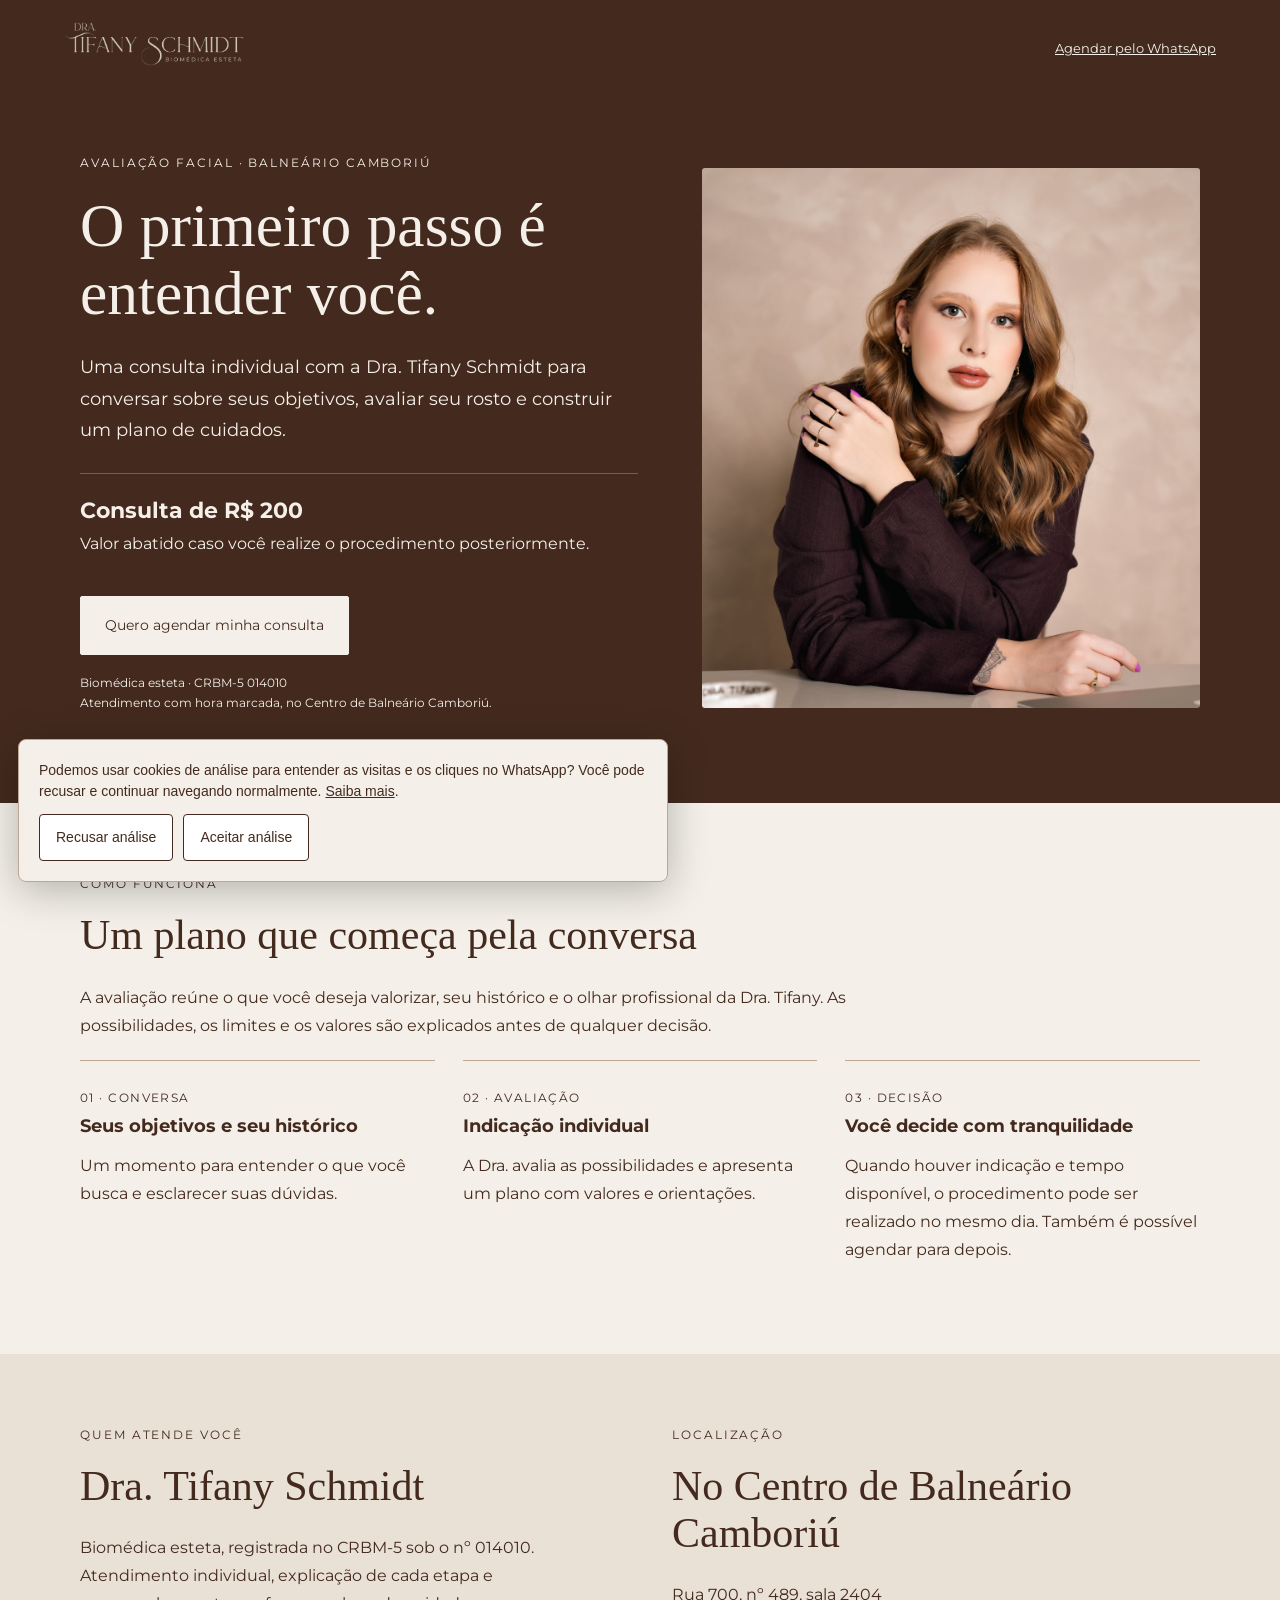
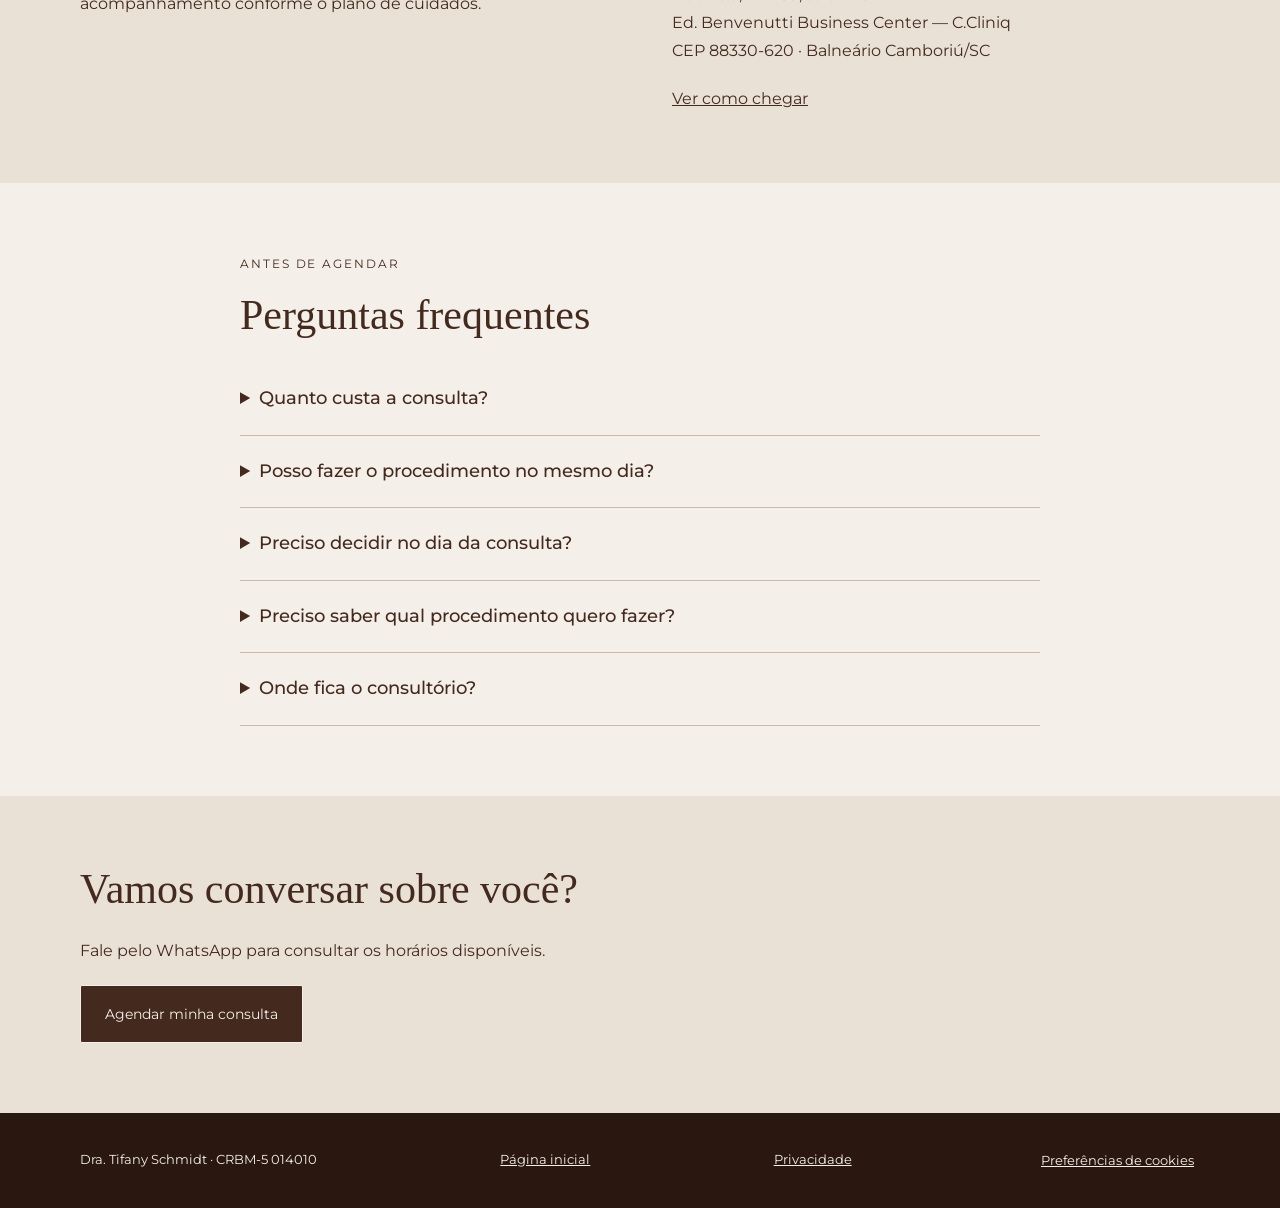
==== avaliacao-facial-balneario-camboriu/index.html @ f4522b38 "feat: preparar site e páginas para captação de pacientes" ====
<!doctype html>
<html lang="pt-BR"><head><meta charset="utf-8"><meta name="viewport" content="width=device-width,initial-scale=1">
<title>Avaliação facial em Balneário Camboriú | Dra. Tifany Schmidt</title>
<meta name="description" content="Uma consulta individual com a Dra. Tifany Schmidt para conversar sobre seus objetivos, avaliar seu rosto e construir um plano de cuidados. Consulta de R$ 200, com abatimento no procedimento posterior.">
<link rel="canonical" href="https://dratifanyschmidt.com.br/avaliacao-facial-balneario-camboriu/"><link rel="icon" href="/assets/favicon.png">
<meta property="og:title" content="Avaliação facial em Balneário Camboriú | Dra. Tifany Schmidt"><meta property="og:description" content="Avaliação individual, com hora marcada, no Centro de Balneário Camboriú.">
<meta property="og:url" content="https://dratifanyschmidt.com.br/avaliacao-facial-balneario-camboriu/"><meta property="og:type" content="website"><meta property="og:image" content="https://dratifanyschmidt.com.br/assets/og-image.jpg">
<link rel="stylesheet" href="/assets/landing.css"><script src="/assets/measurement.js" defer></script>
<script type="application/ld+json">{"@context": "https://schema.org", "@type": "FAQPage", "mainEntity": [{"@type": "Question", "name": "Quanto custa a consulta?", "acceptedAnswer": {"@type": "Answer", "text": "A consulta custa R$ 200. Esse valor é abatido caso você realize o procedimento posteriormente. O valor do procedimento é informado após a avaliação individual."}}, {"@type": "Question", "name": "Posso fazer o procedimento no mesmo dia?", "acceptedAnswer": {"@type": "Answer", "text": "Existe essa possibilidade, conforme indicação após a avaliação, disponibilidade de horário e sua decisão. Avise no agendamento se tiver interesse, para organizarmos o tempo necessário."}}, {"@type": "Question", "name": "Preciso decidir no dia da consulta?", "acceptedAnswer": {"@type": "Answer", "text": "Não. Você pode tirar suas dúvidas e decidir com calma. Não é necessário realizar o procedimento no mesmo dia para ter o valor da consulta abatido posteriormente."}}, {"@type": "Question", "name": "Preciso saber qual procedimento quero fazer?", "acceptedAnswer": {"@type": "Answer", "text": "Não. Você pode trazer suas dúvidas e o que gostaria de valorizar. A consulta serve justamente para entender quais opções fazem sentido para o seu caso."}}, {"@type": "Question", "name": "Onde fica o consultório?", "acceptedAnswer": {"@type": "Answer", "text": "Rua 700, nº 489, sala 2404, Ed. Benvenutti Business Center — C.Cliniq, Centro, Balneário Camboriú/SC. CEP 88330-620. Atendimento com hora marcada."}}]}</script></head><body>
<header><a href="/" aria-label="Dra. Tifany Schmidt — página inicial"><img src="/assets/logo-lettering-creme.png" alt="Dra. Tifany Schmidt"></a><a class="header-cta" href="https://wa.me/5547997722437?text=Oi%20Dra.%20Tifany%21%20Gostaria%20de%20agendar%20uma%20avalia%C3%A7%C3%A3o%20facial.%20Vi%20que%20a%20consulta%20custa%20R%24%20200%2C%20com%20valor%20abatido%20no%20procedimento%20posterior." target="_blank" rel="noopener">Agendar pelo WhatsApp</a></header>
<main><section class="hero"><div class="wrap hero-grid"><div class="hero-copy"><p class="eyebrow">Avaliação facial · Balneário Camboriú</p><h1>O primeiro passo é entender você.</h1><p class="lead">Uma consulta individual com a Dra. Tifany Schmidt para conversar sobre seus objetivos, avaliar seu rosto e construir um plano de cuidados.</p>
<p class="offer"><strong>Consulta de R$ 200</strong><br>Valor abatido caso você realize o procedimento posteriormente.</p><a class="cta hero-cta" href="https://wa.me/5547997722437?text=Oi%20Dra.%20Tifany%21%20Gostaria%20de%20agendar%20uma%20avalia%C3%A7%C3%A3o%20facial.%20Vi%20que%20a%20consulta%20custa%20R%24%20200%2C%20com%20valor%20abatido%20no%20procedimento%20posterior." target="_blank" rel="noopener">Quero agendar minha consulta</a><p class="note">Biomédica esteta · CRBM-5 014010<br>Atendimento com hora marcada, no Centro de Balneário Camboriú.</p></div>
<figure style="margin:0"><img class="hero-photo" src="/assets/foto-hero.jpg" alt="Retrato da Dra. Tifany Schmidt" width="800" height="1067"></figure></div></section>
<section class="section"><div class="wrap"><p class="eyebrow">Como funciona</p><h2>Um plano que começa pela conversa</h2><p style="max-width:800px">A avaliação reúne o que você deseja valorizar, seu histórico e o olhar profissional da Dra. Tifany. As possibilidades, os limites e os valores são explicados antes de qualquer decisão.</p><div class="cards">
<article class="card"><span>01 · CONVERSA</span><h3>Seus objetivos e seu histórico</h3><p>Um momento para entender o que você busca e esclarecer suas dúvidas.</p></article>
<article class="card"><span>02 · AVALIAÇÃO</span><h3>Indicação individual</h3><p>A Dra. avalia as possibilidades e apresenta um plano com valores e orientações.</p></article>
<article class="card"><span>03 · DECISÃO</span><h3>Você decide com tranquilidade</h3><p>Quando houver indicação e tempo disponível, o procedimento pode ser realizado no mesmo dia. Também é possível agendar para depois.</p></article></div></div></section>
<section class="section soft"><div class="wrap split"><div><p class="eyebrow">Quem atende você</p><h2>Dra. Tifany Schmidt</h2><p>Biomédica esteta, registrada no CRBM-5 sob o nº 014010. Atendimento individual, explicação de cada etapa e acompanhamento conforme o plano de cuidados.</p></div><div><p class="eyebrow">Localização</p><h2>No Centro de Balneário Camboriú</h2><p>Rua 700, nº 489, sala 2404<br>Ed. Benvenutti Business Center — C.Cliniq<br>CEP 88330-620 · Balneário Camboriú/SC</p><a href="https://www.google.com/maps/search/?api=1&amp;query=Rua%20700%20489%20Balneario%20Camboriu" target="_blank" rel="noopener">Ver como chegar</a></div></div></section>
<section class="section"><div class="wrap faq"><p class="eyebrow">Antes de agendar</p><h2>Perguntas frequentes</h2><details><summary>Quanto custa a consulta?</summary><p>A consulta custa R$ 200. Esse valor é abatido caso você realize o procedimento posteriormente. O valor do procedimento é informado após a avaliação individual.</p></details>
<details><summary>Posso fazer o procedimento no mesmo dia?</summary><p>Existe essa possibilidade, conforme indicação após a avaliação, disponibilidade de horário e sua decisão. Avise no agendamento se tiver interesse, para organizarmos o tempo necessário.</p></details>
<details><summary>Preciso decidir no dia da consulta?</summary><p>Não. Você pode tirar suas dúvidas e decidir com calma. Não é necessário realizar o procedimento no mesmo dia para ter o valor da consulta abatido posteriormente.</p></details>
<details><summary>Preciso saber qual procedimento quero fazer?</summary><p>Não. Você pode trazer suas dúvidas e o que gostaria de valorizar. A consulta serve justamente para entender quais opções fazem sentido para o seu caso.</p></details>
<details><summary>Onde fica o consultório?</summary><p>Rua 700, nº 489, sala 2404, Ed. Benvenutti Business Center — C.Cliniq, Centro, Balneário Camboriú/SC. CEP 88330-620. Atendimento com hora marcada.</p></details></div></section>
<section class="section soft"><div class="wrap"><h2>Vamos conversar sobre você?</h2><p>Fale pelo WhatsApp para consultar os horários disponíveis.</p><a class="cta dark pre-cta-btn" href="https://wa.me/5547997722437?text=Oi%20Dra.%20Tifany%21%20Gostaria%20de%20agendar%20uma%20avalia%C3%A7%C3%A3o%20facial.%20Vi%20que%20a%20consulta%20custa%20R%24%20200%2C%20com%20valor%20abatido%20no%20procedimento%20posterior." target="_blank" rel="noopener">Agendar minha consulta</a></div></section></main>
<footer><div class="wrap"><span>Dra. Tifany Schmidt · CRBM-5 014010</span><a href="/">Página inicial</a><a href="/privacidade.html">Privacidade</a><button type="button" data-cookie-settings>Preferências de cookies</button></div></footer>
<a class="mobile-cta" href="https://wa.me/5547997722437?text=Oi%20Dra.%20Tifany%21%20Gostaria%20de%20agendar%20uma%20avalia%C3%A7%C3%A3o%20facial.%20Vi%20que%20a%20consulta%20custa%20R%24%20200%2C%20com%20valor%20abatido%20no%20procedimento%20posterior." target="_blank" rel="noopener">Consultar horários no WhatsApp</a></body></html>
---- assets/landing.css ----
@font-face{font-family:Montserrat;src:url('/assets/fonts/montserrat-latin.woff2') format('woff2');font-display:swap}
*{box-sizing:border-box}html{scroll-behavior:smooth}body{margin:0;background:#f4f0e9;color:#442a1e;font:16px/1.75 Montserrat,Arial,sans-serif}a{color:inherit}header{display:flex;align-items:center;justify-content:space-between;gap:20px;padding:22px max(5vw,20px);background:#442a1e;color:#f4f0e9}header img{width:180px;height:auto}header a:last-child{font-size:13px}.wrap{width:min(1120px,90%);margin:auto}.hero{background:#442a1e;color:#f4f0e9;padding:55px 0 70px}.hero-grid{display:grid;grid-template-columns:1.12fr 1fr;gap:64px;align-items:center}.hero-photo{width:100%;height:540px;object-fit:cover;border-radius:3px}.eyebrow{text-transform:uppercase;letter-spacing:.16em;font-size:12px;margin:0 0 18px}h1,h2{font-family:Georgia,serif;font-weight:400;line-height:1.12}h1{font-size:clamp(38px,4.8vw,64px);margin:0 0 24px}h2{font-size:clamp(30px,3.5vw,42px);margin:0 0 24px}h3{font-size:18px;margin:0 0 10px}p{margin:0 0 20px}.lead{font-size:18px}.offer{padding:18px 0;border-top:1px solid #f4f0e944;margin-top:26px}.offer strong{font-size:22px}.cta{display:inline-block;text-decoration:none;background:#f4f0e9;color:#442a1e;padding:16px 24px;font-size:14px;border:1px solid #f4f0e9;border-radius:2px}.cta.dark{background:#442a1e;color:#f4f0e9}.note{font-size:12px;line-height:1.7;margin-top:18px}.section{padding:70px 0}.cards{display:grid;grid-template-columns:repeat(3,1fr);gap:28px}.card{border-top:1px solid #bea995;padding-top:22px}.card span{font-size:12px;letter-spacing:.12em}.soft{background:#e9e0d6}.split{display:grid;grid-template-columns:1fr 1fr;gap:64px}.faq{max-width:800px}details{border-bottom:1px solid #c8b8aa;padding:20px 0}summary{cursor:pointer;font-size:18px;font-weight:500}details p{margin:16px 0 0}footer{background:#2a1710;color:#f4f0e9;padding:35px 0;font-size:13px}footer .wrap{display:flex;gap:22px;flex-wrap:wrap;justify-content:space-between}button[data-cookie-settings]{background:transparent;border:0;color:inherit;text-decoration:underline;font:inherit;cursor:pointer}a:focus-visible,summary:focus-visible,button:focus-visible{outline:3px solid #af795a;outline-offset:5px}.mobile-cta{display:none}@media(max-width:760px){.hero{padding:30px 0 45px}.hero-grid,.split,.cards{grid-template-columns:1fr;gap:32px}.hero-photo{height:360px;object-position:center 35%}.hero-grid .hero-copy{order:0}.hero-grid figure{order:1;margin:0}.section{padding:48px 0}header img{width:145px}header a:last-child{font-size:12px}.mobile-cta{display:block;position:fixed;bottom:0;left:0;right:0;text-align:center;padding:14px;z-index:100;background:#442a1e;color:#fff;border-top:1px solid #bfa694;text-decoration:none;font-size:14px}body{padding-bottom:55px}#cookie-choice{bottom:65px!important}}@media(prefers-reduced-motion:reduce){html{scroll-behavior:auto}}
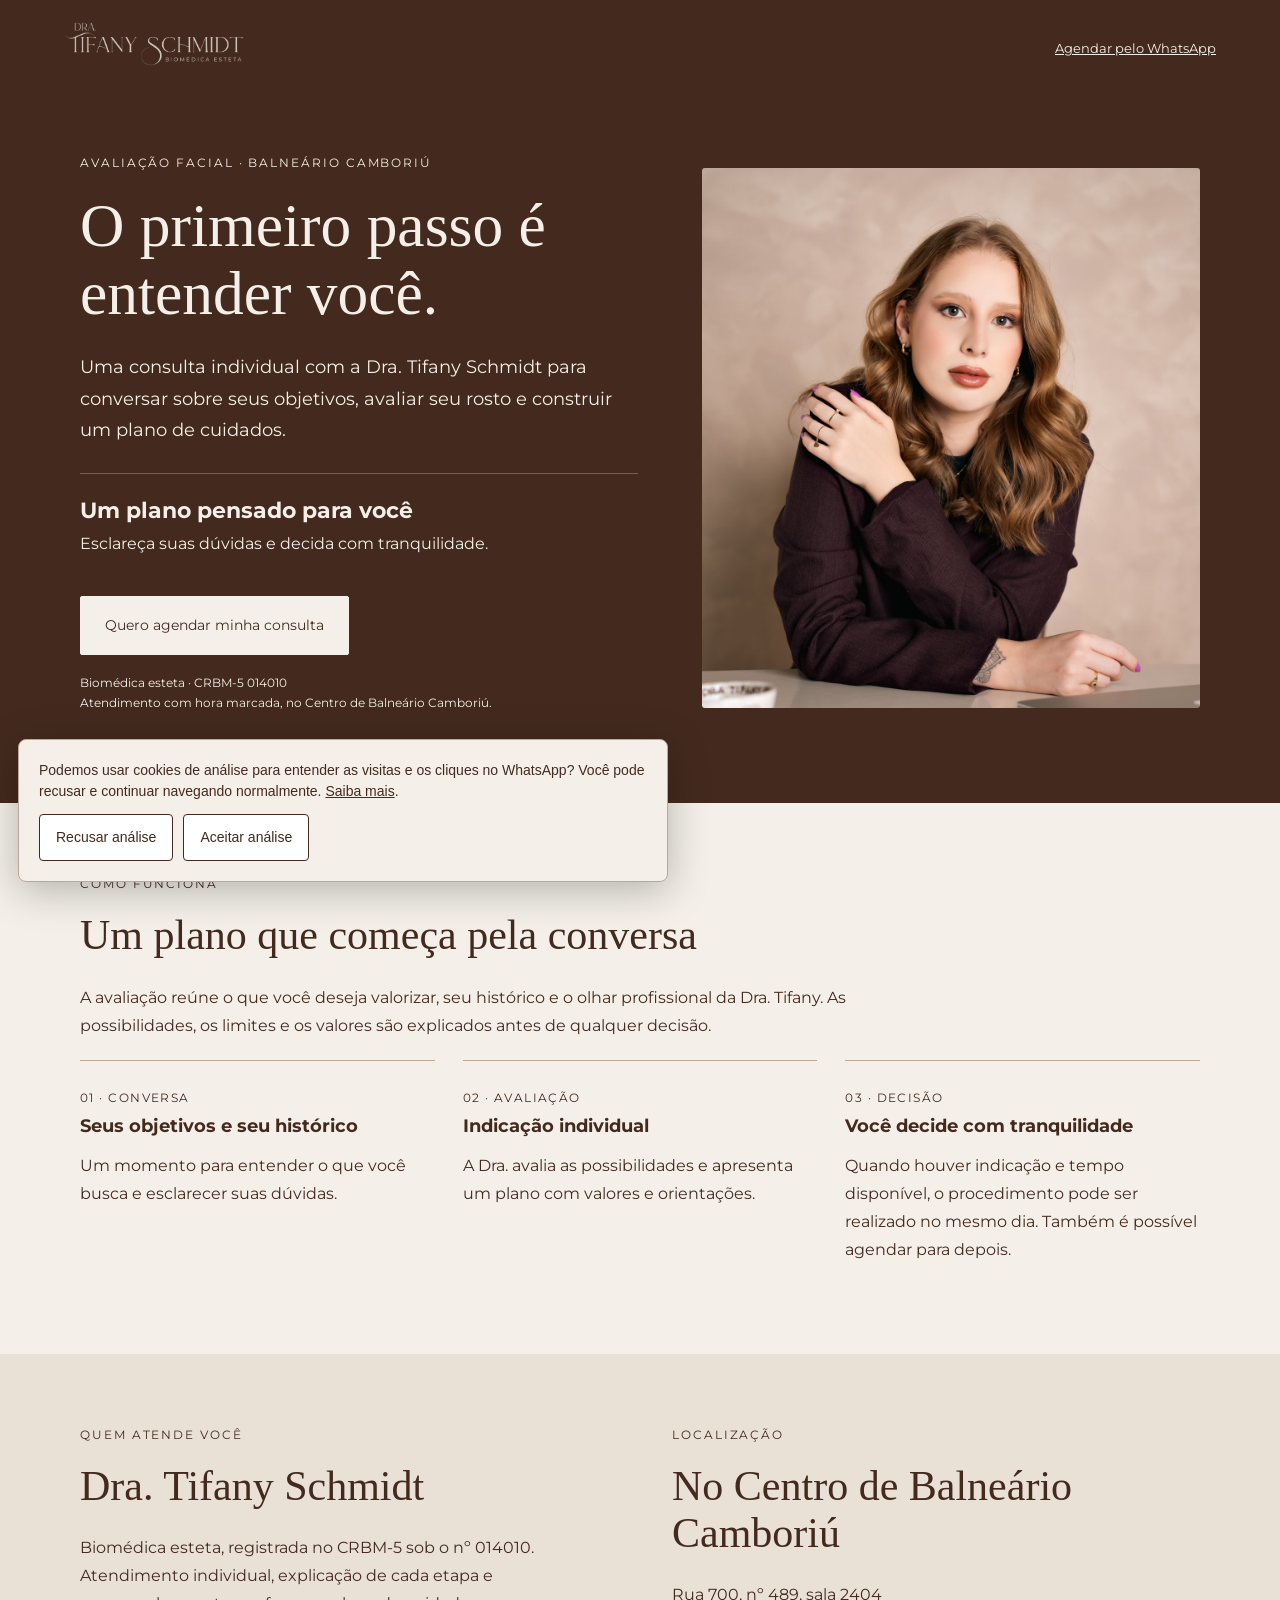
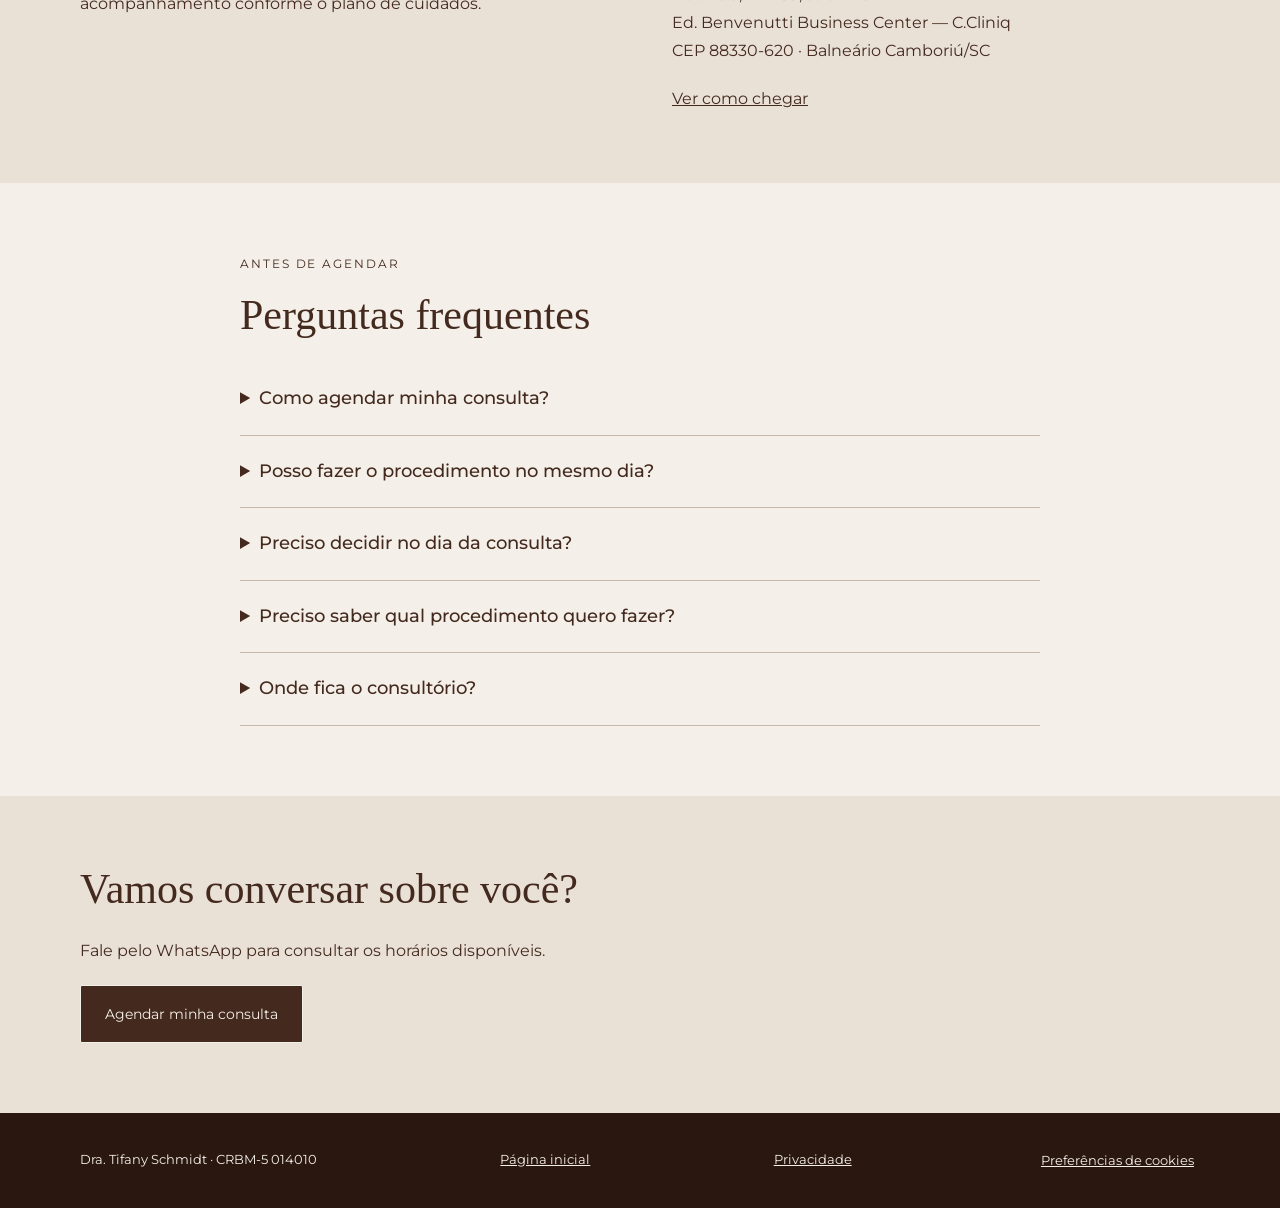
==== commit a32d2b54: "fix: retirar valores públicos das páginas e mensagens" ====
--- a/avaliacao-facial-balneario-camboriu/index.html
+++ b/avaliacao-facial-balneario-camboriu/index.html
@@ -1,26 +1,26 @@
 <!doctype html>
 <html lang="pt-BR"><head><meta charset="utf-8"><meta name="viewport" content="width=device-width,initial-scale=1">
 <title>Avaliação facial em Balneário Camboriú | Dra. Tifany Schmidt</title>
-<meta name="description" content="Uma consulta individual com a Dra. Tifany Schmidt para conversar sobre seus objetivos, avaliar seu rosto e construir um plano de cuidados. Consulta de R$ 200, com abatimento no procedimento posterior.">
+<meta name="description" content="Uma consulta individual com a Dra. Tifany Schmidt para conversar sobre seus objetivos, avaliar seu rosto e construir um plano de cuidados. Atendimento com hora marcada em Balneário Camboriú.">
 <link rel="canonical" href="https://dratifanyschmidt.com.br/avaliacao-facial-balneario-camboriu/"><link rel="icon" href="/assets/favicon.png">
 <meta property="og:title" content="Avaliação facial em Balneário Camboriú | Dra. Tifany Schmidt"><meta property="og:description" content="Avaliação individual, com hora marcada, no Centro de Balneário Camboriú.">
 <meta property="og:url" content="https://dratifanyschmidt.com.br/avaliacao-facial-balneario-camboriu/"><meta property="og:type" content="website"><meta property="og:image" content="https://dratifanyschmidt.com.br/assets/og-image.jpg">
 <link rel="stylesheet" href="/assets/landing.css"><script src="/assets/measurement.js" defer></script>
-<script type="application/ld+json">{"@context": "https://schema.org", "@type": "FAQPage", "mainEntity": [{"@type": "Question", "name": "Quanto custa a consulta?", "acceptedAnswer": {"@type": "Answer", "text": "A consulta custa R$ 200. Esse valor é abatido caso você realize o procedimento posteriormente. O valor do procedimento é informado após a avaliação individual."}}, {"@type": "Question", "name": "Posso fazer o procedimento no mesmo dia?", "acceptedAnswer": {"@type": "Answer", "text": "Existe essa possibilidade, conforme indicação após a avaliação, disponibilidade de horário e sua decisão. Avise no agendamento se tiver interesse, para organizarmos o tempo necessário."}}, {"@type": "Question", "name": "Preciso decidir no dia da consulta?", "acceptedAnswer": {"@type": "Answer", "text": "Não. Você pode tirar suas dúvidas e decidir com calma. Não é necessário realizar o procedimento no mesmo dia para ter o valor da consulta abatido posteriormente."}}, {"@type": "Question", "name": "Preciso saber qual procedimento quero fazer?", "acceptedAnswer": {"@type": "Answer", "text": "Não. Você pode trazer suas dúvidas e o que gostaria de valorizar. A consulta serve justamente para entender quais opções fazem sentido para o seu caso."}}, {"@type": "Question", "name": "Onde fica o consultório?", "acceptedAnswer": {"@type": "Answer", "text": "Rua 700, nº 489, sala 2404, Ed. Benvenutti Business Center — C.Cliniq, Centro, Balneário Camboriú/SC. CEP 88330-620. Atendimento com hora marcada."}}]}</script></head><body>
-<header><a href="/" aria-label="Dra. Tifany Schmidt — página inicial"><img src="/assets/logo-lettering-creme.png" alt="Dra. Tifany Schmidt"></a><a class="header-cta" href="https://wa.me/5547997722437?text=Oi%20Dra.%20Tifany%21%20Gostaria%20de%20agendar%20uma%20avalia%C3%A7%C3%A3o%20facial.%20Vi%20que%20a%20consulta%20custa%20R%24%20200%2C%20com%20valor%20abatido%20no%20procedimento%20posterior." target="_blank" rel="noopener">Agendar pelo WhatsApp</a></header>
+<script type="application/ld+json">{"@context": "https://schema.org", "@type": "FAQPage", "mainEntity": [{"@type": "Question", "name": "Como agendar minha consulta?", "acceptedAnswer": {"@type": "Answer", "text": "Fale pelo WhatsApp para conhecer as condições da consulta e consultar os horários disponíveis. Você pode tirar suas dúvidas antes de agendar."}}, {"@type": "Question", "name": "Posso fazer o procedimento no mesmo dia?", "acceptedAnswer": {"@type": "Answer", "text": "Existe essa possibilidade, conforme indicação após a avaliação, disponibilidade de horário e sua decisão. Avise no agendamento se tiver interesse, para organizarmos o tempo necessário."}}, {"@type": "Question", "name": "Preciso decidir no dia da consulta?", "acceptedAnswer": {"@type": "Answer", "text": "Não. Você pode tirar suas dúvidas e decidir com calma. Não é necessário realizar o procedimento no mesmo dia."}}, {"@type": "Question", "name": "Preciso saber qual procedimento quero fazer?", "acceptedAnswer": {"@type": "Answer", "text": "Não. Você pode trazer suas dúvidas e o que gostaria de valorizar. A consulta serve justamente para entender quais opções fazem sentido para o seu caso."}}, {"@type": "Question", "name": "Onde fica o consultório?", "acceptedAnswer": {"@type": "Answer", "text": "Rua 700, nº 489, sala 2404, Ed. Benvenutti Business Center — C.Cliniq, Centro, Balneário Camboriú/SC. CEP 88330-620. Atendimento com hora marcada."}}]}</script></head><body>
+<header><a href="/" aria-label="Dra. Tifany Schmidt — página inicial"><img src="/assets/logo-lettering-creme.png" alt="Dra. Tifany Schmidt"></a><a class="header-cta" href="https://wa.me/5547997722437?text=Oi%20Dra.%20Tifany%21%20Gostaria%20de%20saber%20mais%20sobre%20a%20consulta%20e%20os%20hor%C3%A1rios%20dispon%C3%ADveis." target="_blank" rel="noopener">Agendar pelo WhatsApp</a></header>
 <main><section class="hero"><div class="wrap hero-grid"><div class="hero-copy"><p class="eyebrow">Avaliação facial · Balneário Camboriú</p><h1>O primeiro passo é entender você.</h1><p class="lead">Uma consulta individual com a Dra. Tifany Schmidt para conversar sobre seus objetivos, avaliar seu rosto e construir um plano de cuidados.</p>
-<p class="offer"><strong>Consulta de R$ 200</strong><br>Valor abatido caso você realize o procedimento posteriormente.</p><a class="cta hero-cta" href="https://wa.me/5547997722437?text=Oi%20Dra.%20Tifany%21%20Gostaria%20de%20agendar%20uma%20avalia%C3%A7%C3%A3o%20facial.%20Vi%20que%20a%20consulta%20custa%20R%24%20200%2C%20com%20valor%20abatido%20no%20procedimento%20posterior." target="_blank" rel="noopener">Quero agendar minha consulta</a><p class="note">Biomédica esteta · CRBM-5 014010<br>Atendimento com hora marcada, no Centro de Balneário Camboriú.</p></div>
+<p class="offer"><strong>Um plano pensado para você</strong><br>Esclareça suas dúvidas e decida com tranquilidade.</p><a class="cta hero-cta" href="https://wa.me/5547997722437?text=Oi%20Dra.%20Tifany%21%20Gostaria%20de%20saber%20mais%20sobre%20a%20consulta%20e%20os%20hor%C3%A1rios%20dispon%C3%ADveis." target="_blank" rel="noopener">Quero agendar minha consulta</a><p class="note">Biomédica esteta · CRBM-5 014010<br>Atendimento com hora marcada, no Centro de Balneário Camboriú.</p></div>
 <figure style="margin:0"><img class="hero-photo" src="/assets/foto-hero.jpg" alt="Retrato da Dra. Tifany Schmidt" width="800" height="1067"></figure></div></section>
 <section class="section"><div class="wrap"><p class="eyebrow">Como funciona</p><h2>Um plano que começa pela conversa</h2><p style="max-width:800px">A avaliação reúne o que você deseja valorizar, seu histórico e o olhar profissional da Dra. Tifany. As possibilidades, os limites e os valores são explicados antes de qualquer decisão.</p><div class="cards">
 <article class="card"><span>01 · CONVERSA</span><h3>Seus objetivos e seu histórico</h3><p>Um momento para entender o que você busca e esclarecer suas dúvidas.</p></article>
 <article class="card"><span>02 · AVALIAÇÃO</span><h3>Indicação individual</h3><p>A Dra. avalia as possibilidades e apresenta um plano com valores e orientações.</p></article>
 <article class="card"><span>03 · DECISÃO</span><h3>Você decide com tranquilidade</h3><p>Quando houver indicação e tempo disponível, o procedimento pode ser realizado no mesmo dia. Também é possível agendar para depois.</p></article></div></div></section>
 <section class="section soft"><div class="wrap split"><div><p class="eyebrow">Quem atende você</p><h2>Dra. Tifany Schmidt</h2><p>Biomédica esteta, registrada no CRBM-5 sob o nº 014010. Atendimento individual, explicação de cada etapa e acompanhamento conforme o plano de cuidados.</p></div><div><p class="eyebrow">Localização</p><h2>No Centro de Balneário Camboriú</h2><p>Rua 700, nº 489, sala 2404<br>Ed. Benvenutti Business Center — C.Cliniq<br>CEP 88330-620 · Balneário Camboriú/SC</p><a href="https://www.google.com/maps/search/?api=1&amp;query=Rua%20700%20489%20Balneario%20Camboriu" target="_blank" rel="noopener">Ver como chegar</a></div></div></section>
-<section class="section"><div class="wrap faq"><p class="eyebrow">Antes de agendar</p><h2>Perguntas frequentes</h2><details><summary>Quanto custa a consulta?</summary><p>A consulta custa R$ 200. Esse valor é abatido caso você realize o procedimento posteriormente. O valor do procedimento é informado após a avaliação individual.</p></details>
+<section class="section"><div class="wrap faq"><p class="eyebrow">Antes de agendar</p><h2>Perguntas frequentes</h2><details><summary>Como agendar minha consulta?</summary><p>Fale pelo WhatsApp para conhecer as condições da consulta e consultar os horários disponíveis. Você pode tirar suas dúvidas antes de agendar.</p></details>
 <details><summary>Posso fazer o procedimento no mesmo dia?</summary><p>Existe essa possibilidade, conforme indicação após a avaliação, disponibilidade de horário e sua decisão. Avise no agendamento se tiver interesse, para organizarmos o tempo necessário.</p></details>
-<details><summary>Preciso decidir no dia da consulta?</summary><p>Não. Você pode tirar suas dúvidas e decidir com calma. Não é necessário realizar o procedimento no mesmo dia para ter o valor da consulta abatido posteriormente.</p></details>
+<details><summary>Preciso decidir no dia da consulta?</summary><p>Não. Você pode tirar suas dúvidas e decidir com calma. Não é necessário realizar o procedimento no mesmo dia.</p></details>
 <details><summary>Preciso saber qual procedimento quero fazer?</summary><p>Não. Você pode trazer suas dúvidas e o que gostaria de valorizar. A consulta serve justamente para entender quais opções fazem sentido para o seu caso.</p></details>
 <details><summary>Onde fica o consultório?</summary><p>Rua 700, nº 489, sala 2404, Ed. Benvenutti Business Center — C.Cliniq, Centro, Balneário Camboriú/SC. CEP 88330-620. Atendimento com hora marcada.</p></details></div></section>
-<section class="section soft"><div class="wrap"><h2>Vamos conversar sobre você?</h2><p>Fale pelo WhatsApp para consultar os horários disponíveis.</p><a class="cta dark pre-cta-btn" href="https://wa.me/5547997722437?text=Oi%20Dra.%20Tifany%21%20Gostaria%20de%20agendar%20uma%20avalia%C3%A7%C3%A3o%20facial.%20Vi%20que%20a%20consulta%20custa%20R%24%20200%2C%20com%20valor%20abatido%20no%20procedimento%20posterior." target="_blank" rel="noopener">Agendar minha consulta</a></div></section></main>
+<section class="section soft"><div class="wrap"><h2>Vamos conversar sobre você?</h2><p>Fale pelo WhatsApp para consultar os horários disponíveis.</p><a class="cta dark pre-cta-btn" href="https://wa.me/5547997722437?text=Oi%20Dra.%20Tifany%21%20Gostaria%20de%20saber%20mais%20sobre%20a%20consulta%20e%20os%20hor%C3%A1rios%20dispon%C3%ADveis." target="_blank" rel="noopener">Agendar minha consulta</a></div></section></main>
 <footer><div class="wrap"><span>Dra. Tifany Schmidt · CRBM-5 014010</span><a href="/">Página inicial</a><a href="/privacidade.html">Privacidade</a><button type="button" data-cookie-settings>Preferências de cookies</button></div></footer>
-<a class="mobile-cta" href="https://wa.me/5547997722437?text=Oi%20Dra.%20Tifany%21%20Gostaria%20de%20agendar%20uma%20avalia%C3%A7%C3%A3o%20facial.%20Vi%20que%20a%20consulta%20custa%20R%24%20200%2C%20com%20valor%20abatido%20no%20procedimento%20posterior." target="_blank" rel="noopener">Consultar horários no WhatsApp</a></body></html>+<a class="mobile-cta" href="https://wa.me/5547997722437?text=Oi%20Dra.%20Tifany%21%20Gostaria%20de%20saber%20mais%20sobre%20a%20consulta%20e%20os%20hor%C3%A1rios%20dispon%C3%ADveis." target="_blank" rel="noopener">Consultar horários no WhatsApp</a></body></html>
